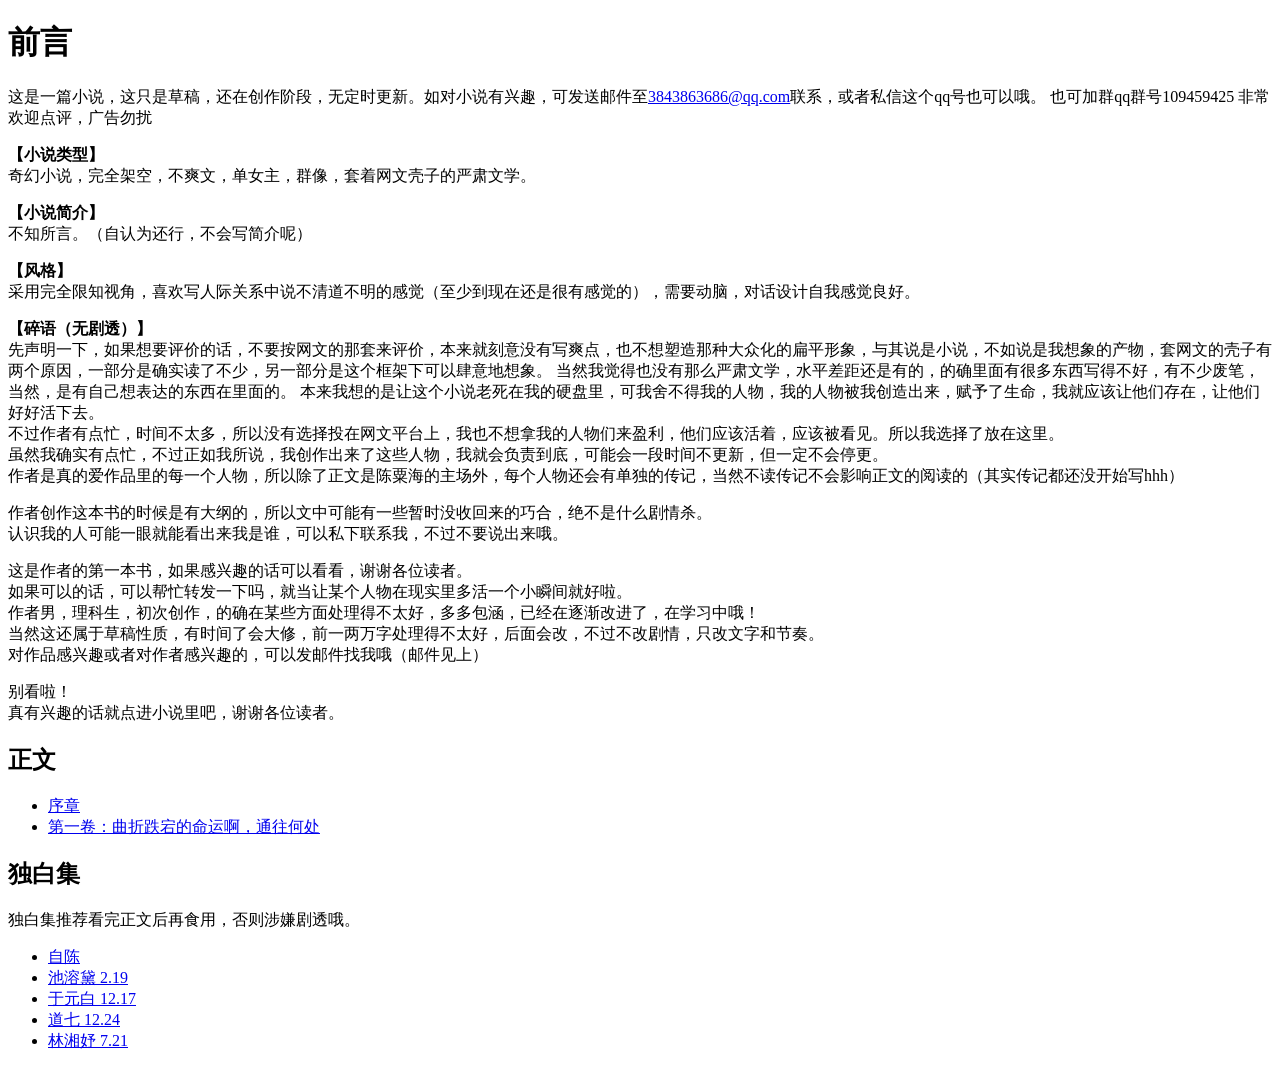
==== index.html @ 828d6fc9 "Update index.html" ====
<!DOCTYPE html>
<html lang="zh-CN">
<head>
    <meta charset="UTF-8">
    <meta name="viewport" content="width=device-width, initial-scale=1.0">
    <title>一篇小说</title>
<!-- Google tag (gtag.js) -->
<script async src="https://www.googletagmanager.com/gtag/js?id=G-8V4XWX4J1Q"></script>
<script>
  window.dataLayer = window.dataLayer || [];
  function gtag(){dataLayer.push(arguments);}
  gtag('js', new Date());

  gtag('config', 'G-8V4XWX4J1Q');
</script>
</head>
<body>

<h1>前言</h1>

<p>这是一篇小说，这只是草稿，还在创作阶段，无定时更新。如对小说有兴趣，可发送邮件至<a href="mailto:3843863686@qq.com">3843863686@qq.com</a>联系，或者私信这个qq号也可以哦。   
也可加群qq群号109459425  
非常欢迎点评，广告勿扰</p>

<p><strong>【小说类型】</strong><br>
奇幻小说，完全架空，不爽文，单女主，群像，套着网文壳子的严肃文学。</p>

<p><strong>【小说简介】</strong><br>
不知所言。（自认为还行，不会写简介呢）</p>

<p><strong>【风格】</strong><br>
采用完全限知视角，喜欢写人际关系中说不清道不明的感觉（至少到现在还是很有感觉的），需要动脑，对话设计自我感觉良好。</p>

<p><strong>【碎语（无剧透）】</strong><br>
先声明一下，如果想要评价的话，不要按网文的那套来评价，本来就刻意没有写爽点，也不想塑造那种大众化的扁平形象，与其说是小说，不如说是我想象的产物，套网文的壳子有两个原因，一部分是确实读了不少，另一部分是这个框架下可以肆意地想象。  
当然我觉得也没有那么严肃文学，水平差距还是有的，的确里面有很多东西写得不好，有不少废笔，当然，是有自己想表达的东西在里面的。  
    
本来我想的是让这个小说老死在我的硬盘里，可我舍不得我的人物，我的人物被我创造出来，赋予了生命，我就应该让他们存在，让他们好好活下去。<br>
不过作者有点忙，时间不太多，所以没有选择投在网文平台上，我也不想拿我的人物们来盈利，他们应该活着，应该被看见。所以我选择了放在这里。<br>
虽然我确实有点忙，不过正如我所说，我创作出来了这些人物，我就会负责到底，可能会一段时间不更新，但一定不会停更。<br>
作者是真的爱作品里的每一个人物，所以除了正文是陈粟海的主场外，每个人物还会有单独的传记，当然不读传记不会影响正文的阅读的（其实传记都还没开始写hhh）</p>

<p>作者创作这本书的时候是有大纲的，所以文中可能有一些暂时没收回来的巧合，绝不是什么剧情杀。<br>
认识我的人可能一眼就能看出来我是谁，可以私下联系我，不过不要说出来哦。</p>

<p>这是作者的第一本书，如果感兴趣的话可以看看，谢谢各位读者。<br>
如果可以的话，可以帮忙转发一下吗，就当让某个人物在现实里多活一个小瞬间就好啦。<br>
作者男，理科生，初次创作，的确在某些方面处理得不太好，多多包涵，已经在逐渐改进了，在学习中哦！<br>
当然这还属于草稿性质，有时间了会大修，前一两万字处理得不太好，后面会改，不过不改剧情，只改文字和节奏。<br>
对作品感兴趣或者对作者感兴趣的，可以发邮件找我哦（邮件见上）</p>

<p>别看啦！<br>
真有兴趣的话就点进小说里吧，谢谢各位读者。</p>

<h2>正文</h2>

<ul>
<li><a href="序章.html">序章</a></li>
<li><a href="第一卷.html">第一卷：曲折跌宕的命运啊，通往何处</a></li>
</ul>

<h2>独白集</h2>

<p>独白集推荐看完正文后再食用，否则涉嫌剧透哦。</p>
<ul>
<li><a href="自陈.html">自陈</a></li>
<li><a href="池溶黛 2.19.html">池溶黛 2.19</a></li>
<li><a href="于元白 12.17.html">于元白 12.17</a></li>
<li><a href="道七 12.24.html">道七 12.24</a></li>
<li><a href="林湘妤 7.21.html">林湘妤 7.21</a></li>
</ul>

</body>
</html>
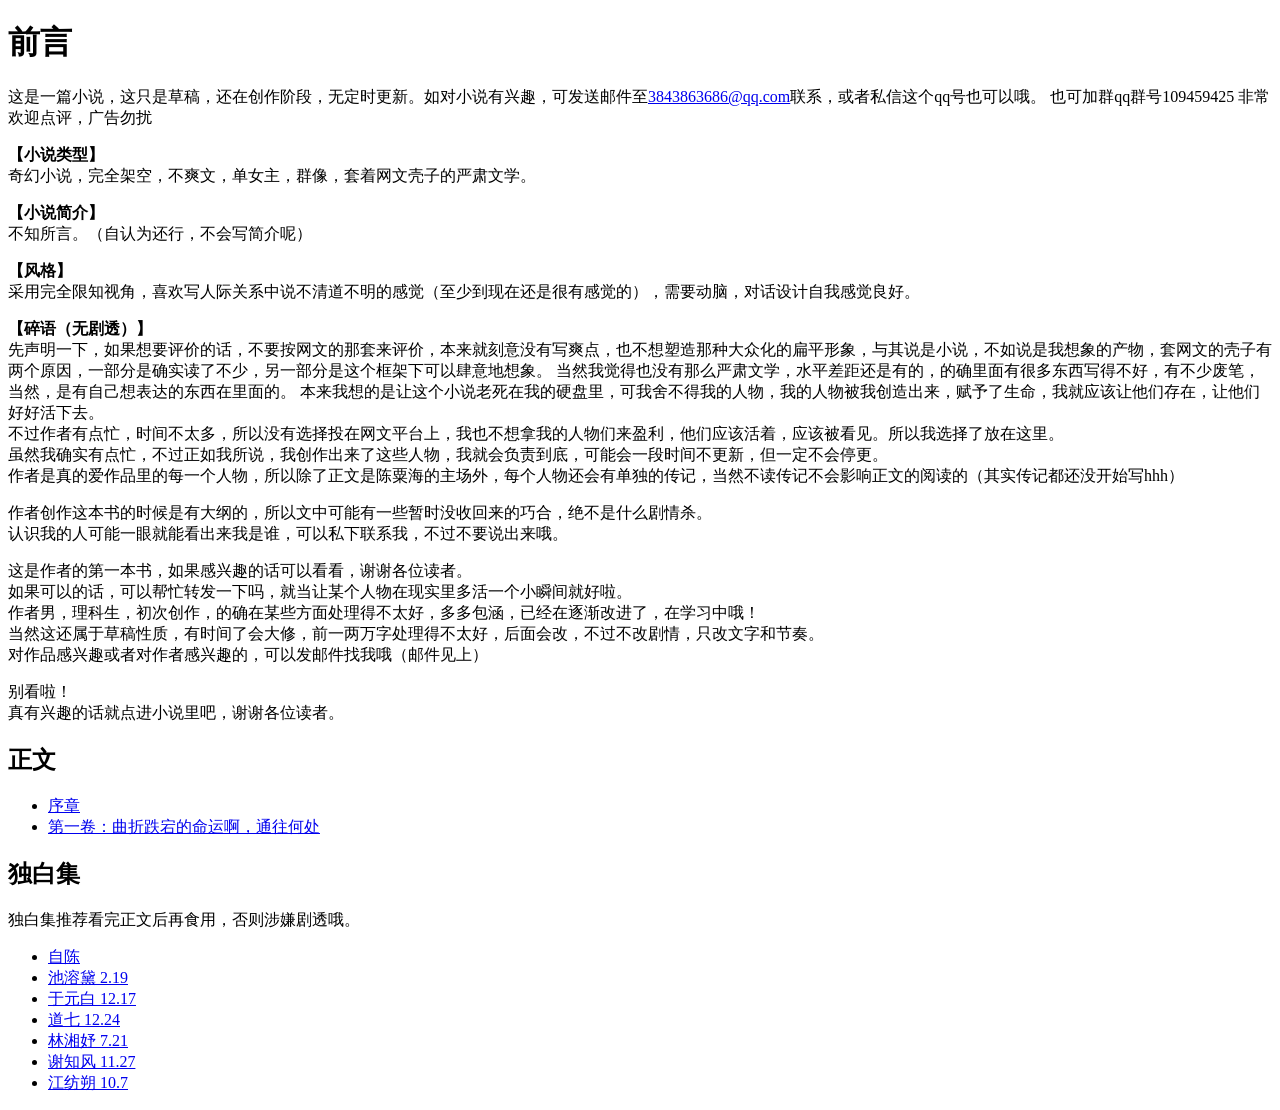
==== commit 644f527d: "Update index.html" ====
--- a/index.html
+++ b/index.html
@@ -68,6 +68,8 @@
 <li><a href="于元白 12.17.html">于元白 12.17</a></li>
 <li><a href="道七 12.24.html">道七 12.24</a></li>
 <li><a href="林湘妤 7.21.html">林湘妤 7.21</a></li>
+<li><a href="谢知风 11.27.html">谢知风 11.27</a></li>
+<li><a href="江纺朔 10.7.html">江纺朔 10.7</a></li>
 </ul>
 
 </body>
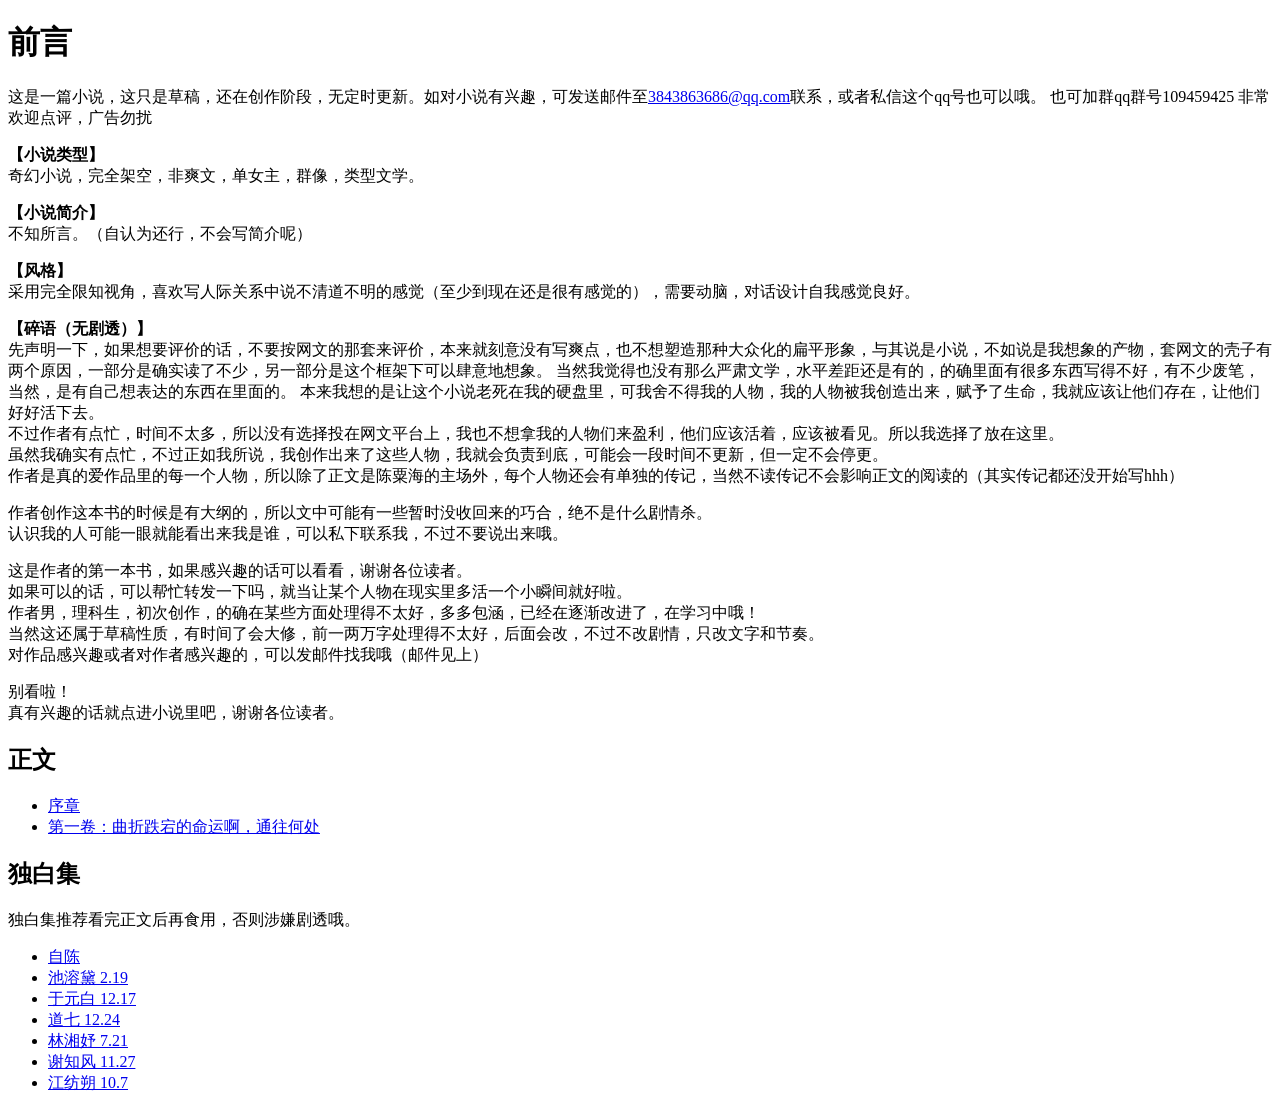
==== commit e5e7dbb0: "Update index.html" ====
--- a/index.html
+++ b/index.html
@@ -23,7 +23,7 @@
 非常欢迎点评，广告勿扰</p>
 
 <p><strong>【小说类型】</strong><br>
-奇幻小说，完全架空，不爽文，单女主，群像，套着网文壳子的严肃文学。</p>
+奇幻小说，完全架空，非爽文，单女主，群像，类型文学。</p>
 
 <p><strong>【小说简介】</strong><br>
 不知所言。（自认为还行，不会写简介呢）</p>
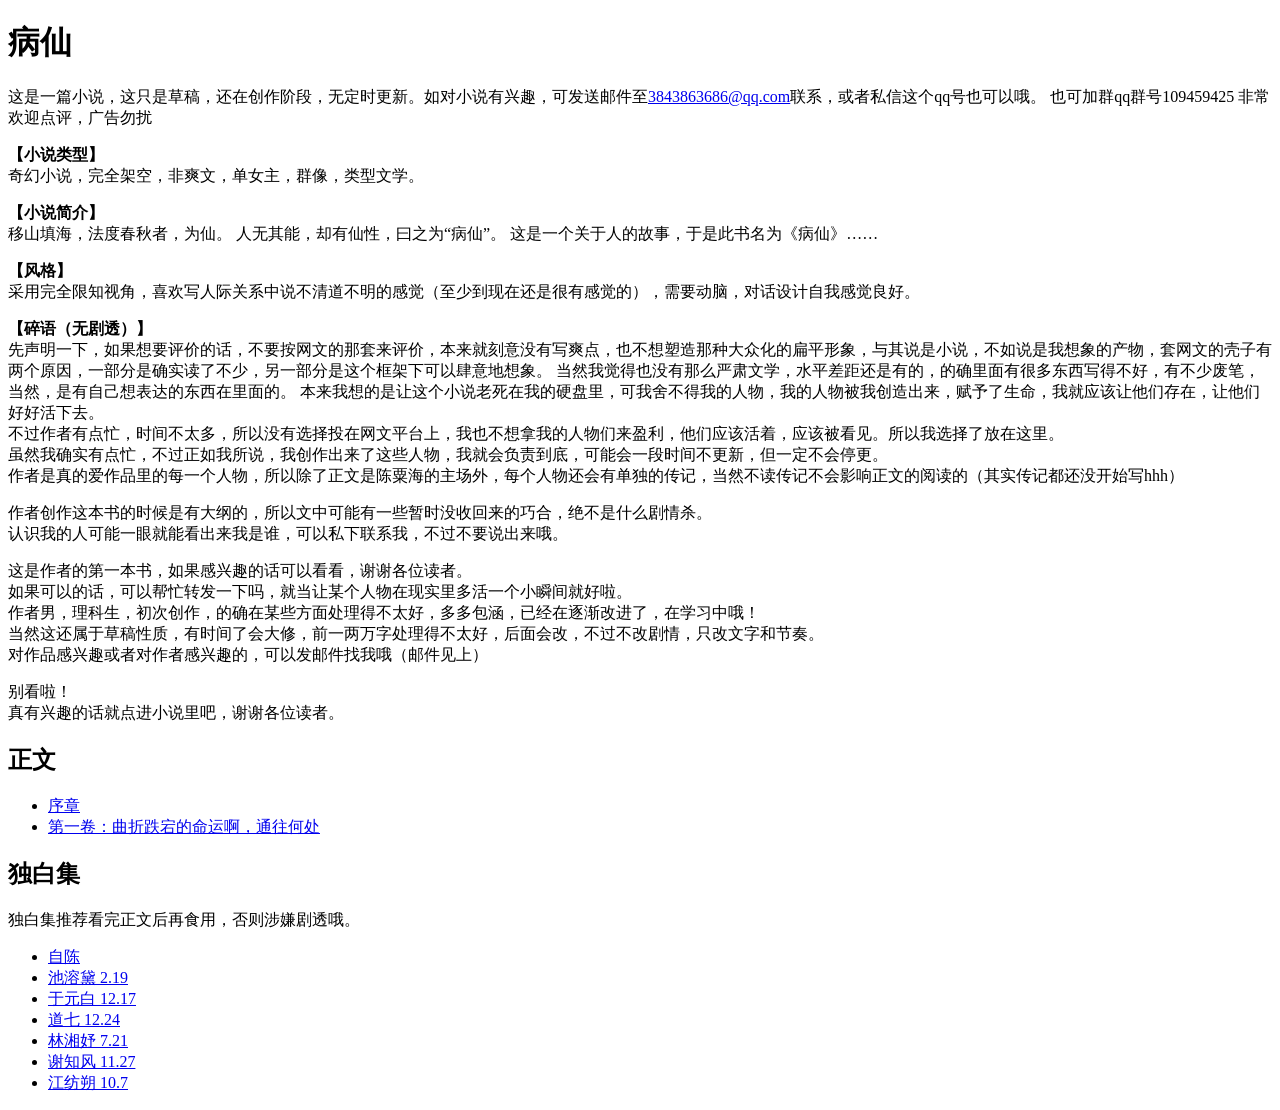
==== commit 630e92d1: "Update index.html" ====
--- a/index.html
+++ b/index.html
@@ -3,7 +3,7 @@
 <head>
     <meta charset="UTF-8">
     <meta name="viewport" content="width=device-width, initial-scale=1.0">
-    <title>一篇小说</title>
+    <title>病仙</title>
 <!-- Google tag (gtag.js) -->
 <script async src="https://www.googletagmanager.com/gtag/js?id=G-8V4XWX4J1Q"></script>
 <script>
@@ -16,7 +16,7 @@
 </head>
 <body>
 
-<h1>前言</h1>
+<h1>病仙</h1>
 
 <p>这是一篇小说，这只是草稿，还在创作阶段，无定时更新。如对小说有兴趣，可发送邮件至<a href="mailto:3843863686@qq.com">3843863686@qq.com</a>联系，或者私信这个qq号也可以哦。   
 也可加群qq群号109459425  
@@ -26,7 +26,10 @@
 奇幻小说，完全架空，非爽文，单女主，群像，类型文学。</p>
 
 <p><strong>【小说简介】</strong><br>
-不知所言。（自认为还行，不会写简介呢）</p>
+移山填海，法度春秋者，为仙。
+人无其能，却有仙性，曰之为“病仙”。
+这是一个关于人的故事，于是此书名为《病仙》……
+</p>
 
 <p><strong>【风格】</strong><br>
 采用完全限知视角，喜欢写人际关系中说不清道不明的感觉（至少到现在还是很有感觉的），需要动脑，对话设计自我感觉良好。</p>
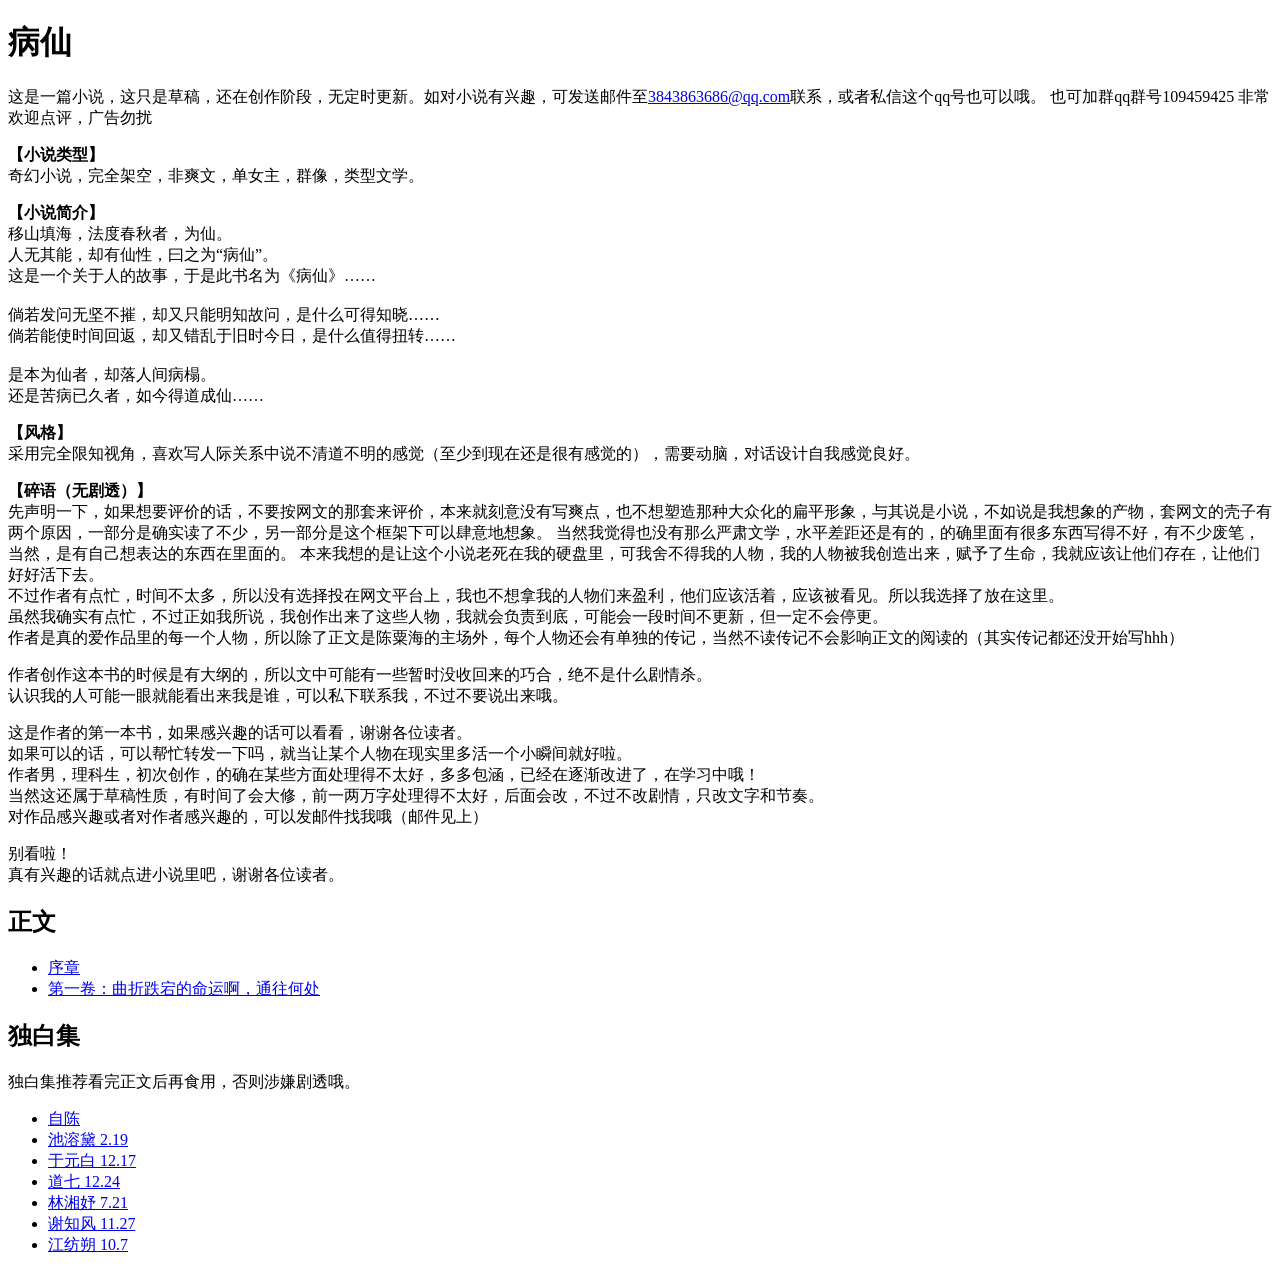
==== commit 67d400ee: "Update index.html" ====
--- a/index.html
+++ b/index.html
@@ -26,9 +26,15 @@
 奇幻小说，完全架空，非爽文，单女主，群像，类型文学。</p>
 
 <p><strong>【小说简介】</strong><br>
-移山填海，法度春秋者，为仙。
-人无其能，却有仙性，曰之为“病仙”。
-这是一个关于人的故事，于是此书名为《病仙》……
+移山填海，法度春秋者，为仙。<br>
+人无其能，却有仙性，曰之为“病仙”。<br>
+这是一个关于人的故事，于是此书名为《病仙》……<br>
+<br>
+倘若发问无坚不摧，却又只能明知故问，是什么可得知晓……<br>
+倘若能使时间回返，却又错乱于旧时今日，是什么值得扭转……<br>
+<br>
+是本为仙者，却落人间病榻。<br>
+还是苦病已久者，如今得道成仙……<br>
 </p>
 
 <p><strong>【风格】</strong><br>
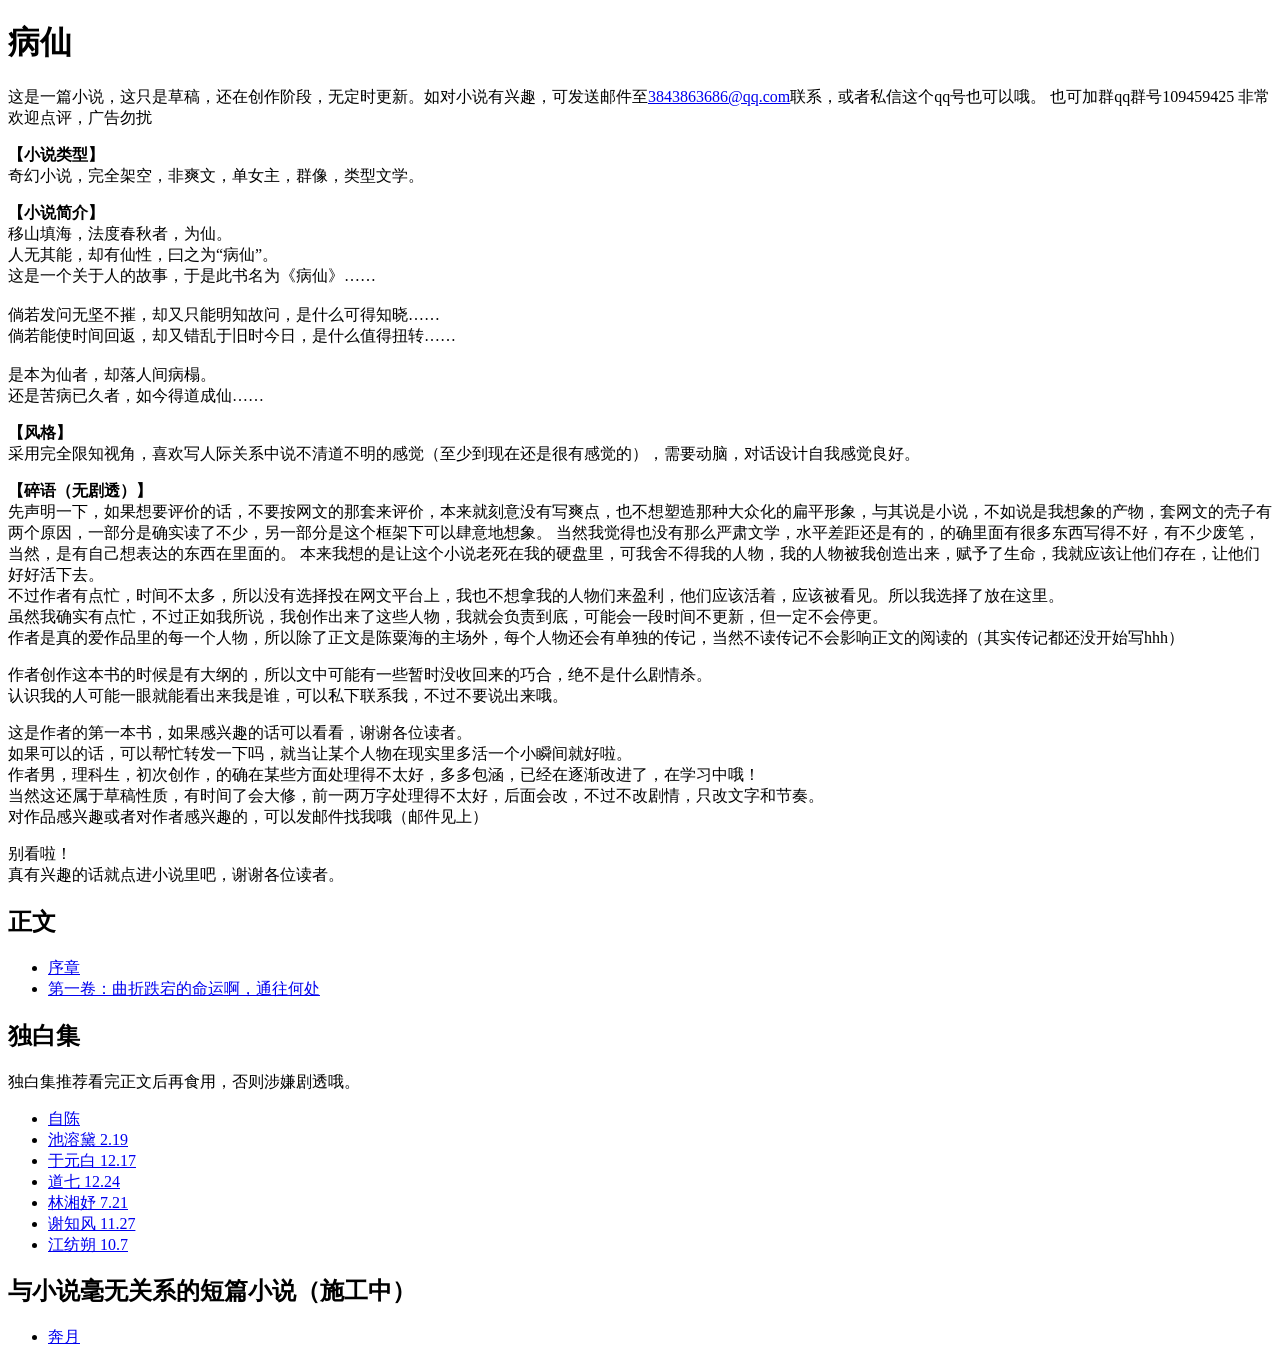
==== commit e6d558ae: "Update index.html" ====
--- a/index.html
+++ b/index.html
@@ -81,5 +81,11 @@
 <li><a href="江纺朔 10.7.html">江纺朔 10.7</a></li>
 </ul>
 
+<h2>与小说毫无关系的短篇小说（施工中）</h2>
+<ul>
+    <li><a href="奔月.html">奔月</a></li>
+    
+</ul>
+
 </body>
 </html>
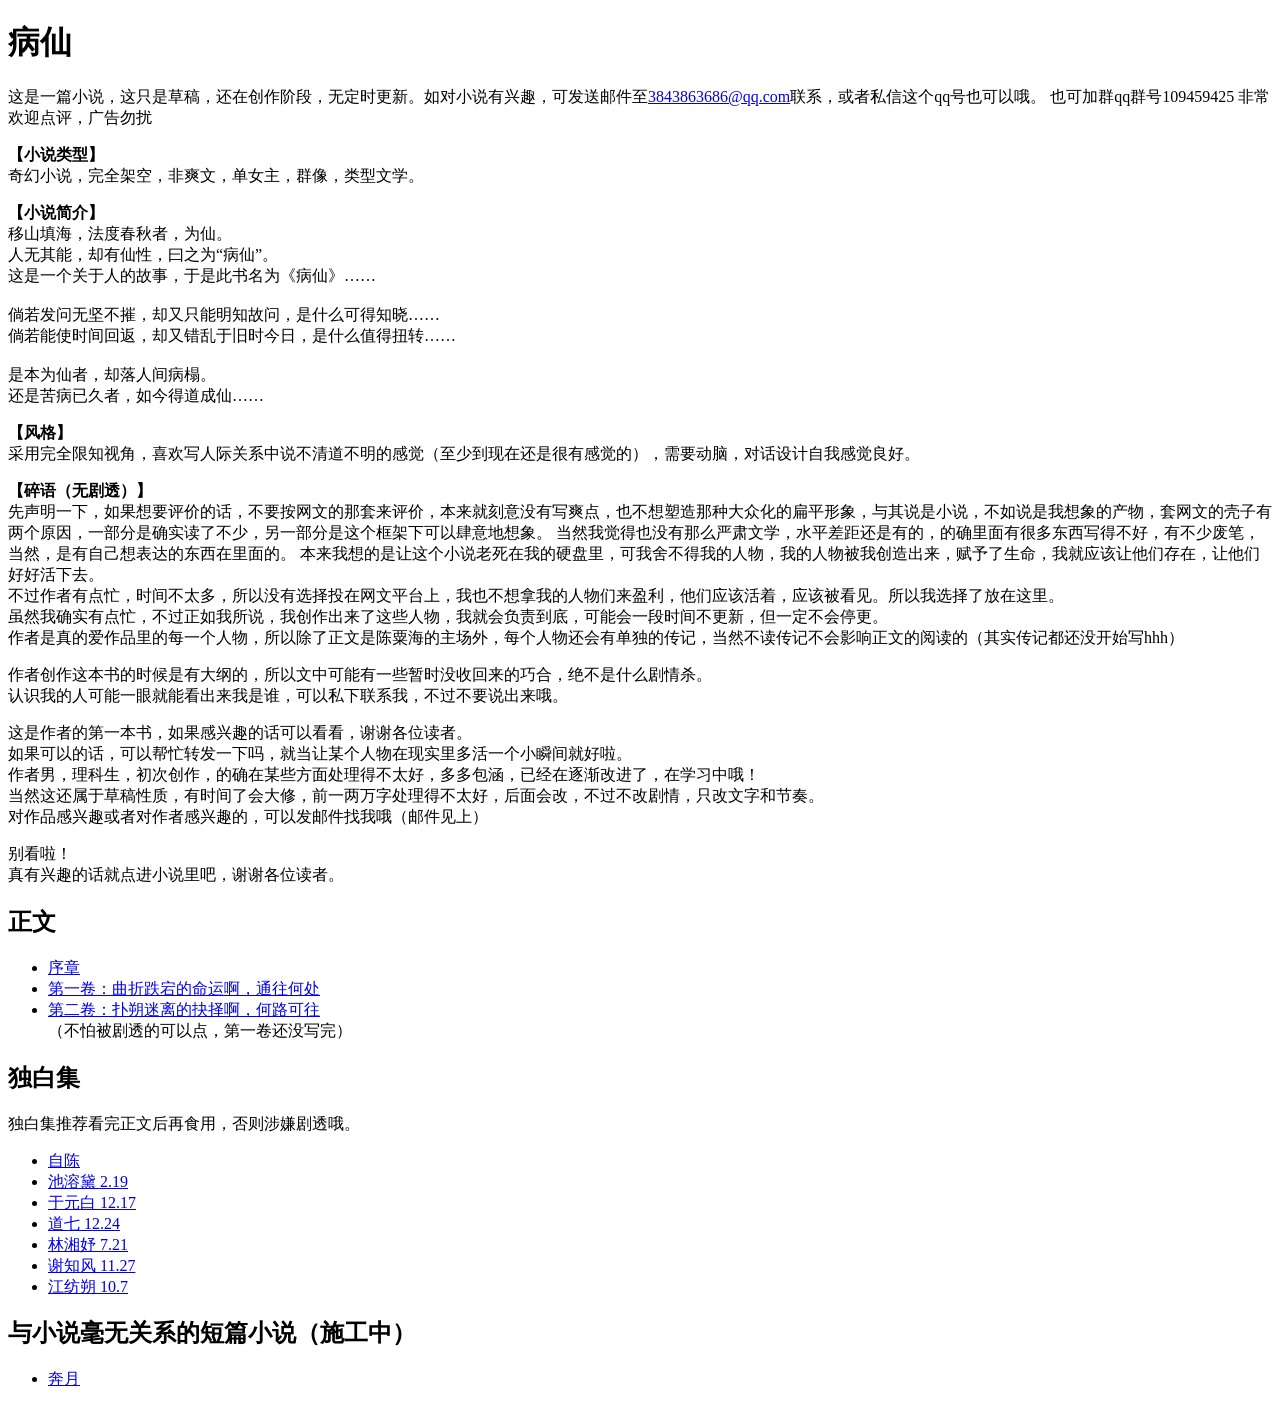
==== commit 7346a8f3: "Update index.html" ====
--- a/index.html
+++ b/index.html
@@ -66,6 +66,7 @@
 <ul>
 <li><a href="序章.html">序章</a></li>
 <li><a href="第一卷.html">第一卷：曲折跌宕的命运啊，通往何处</a></li>
+<li><a href="第二卷.html">第二卷：扑朔迷离的抉择啊，何路可往</a></li>（不怕被剧透的可以点，第一卷还没写完）
 </ul>
 
 <h2>独白集</h2>
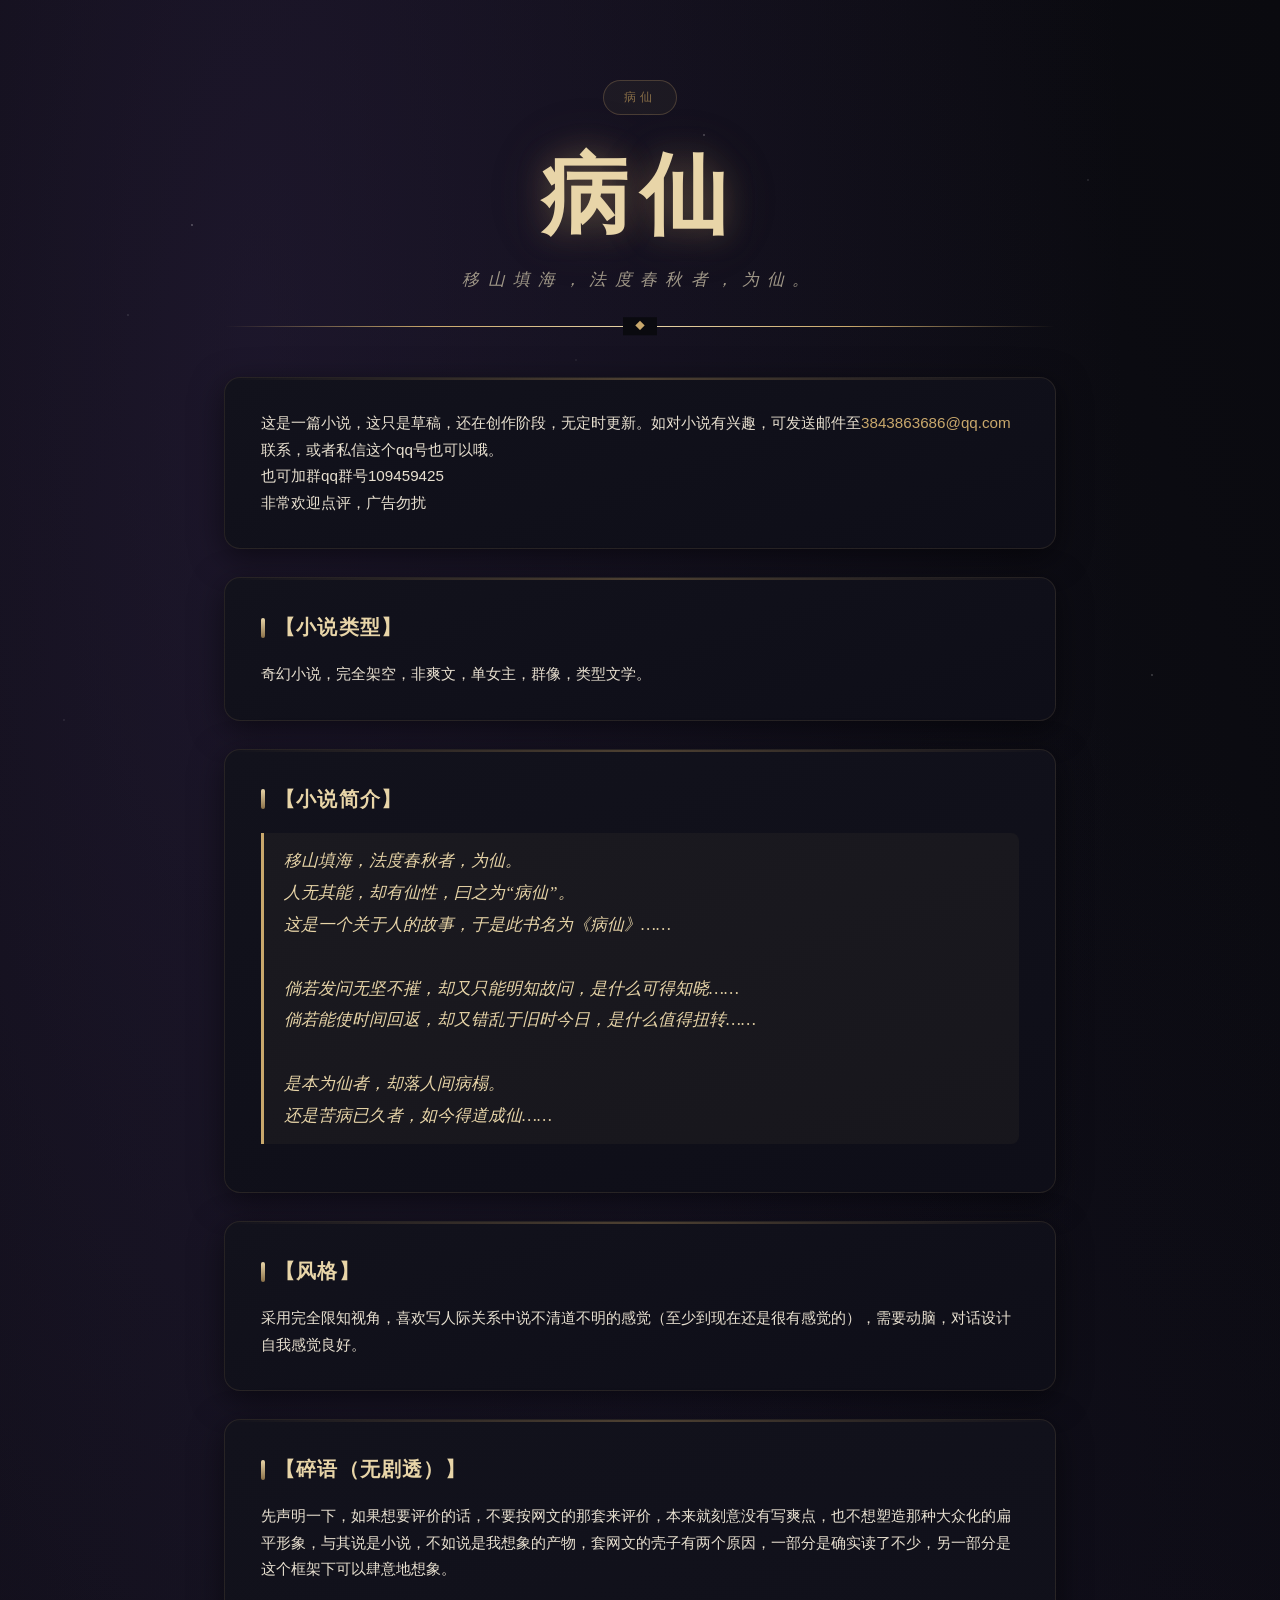
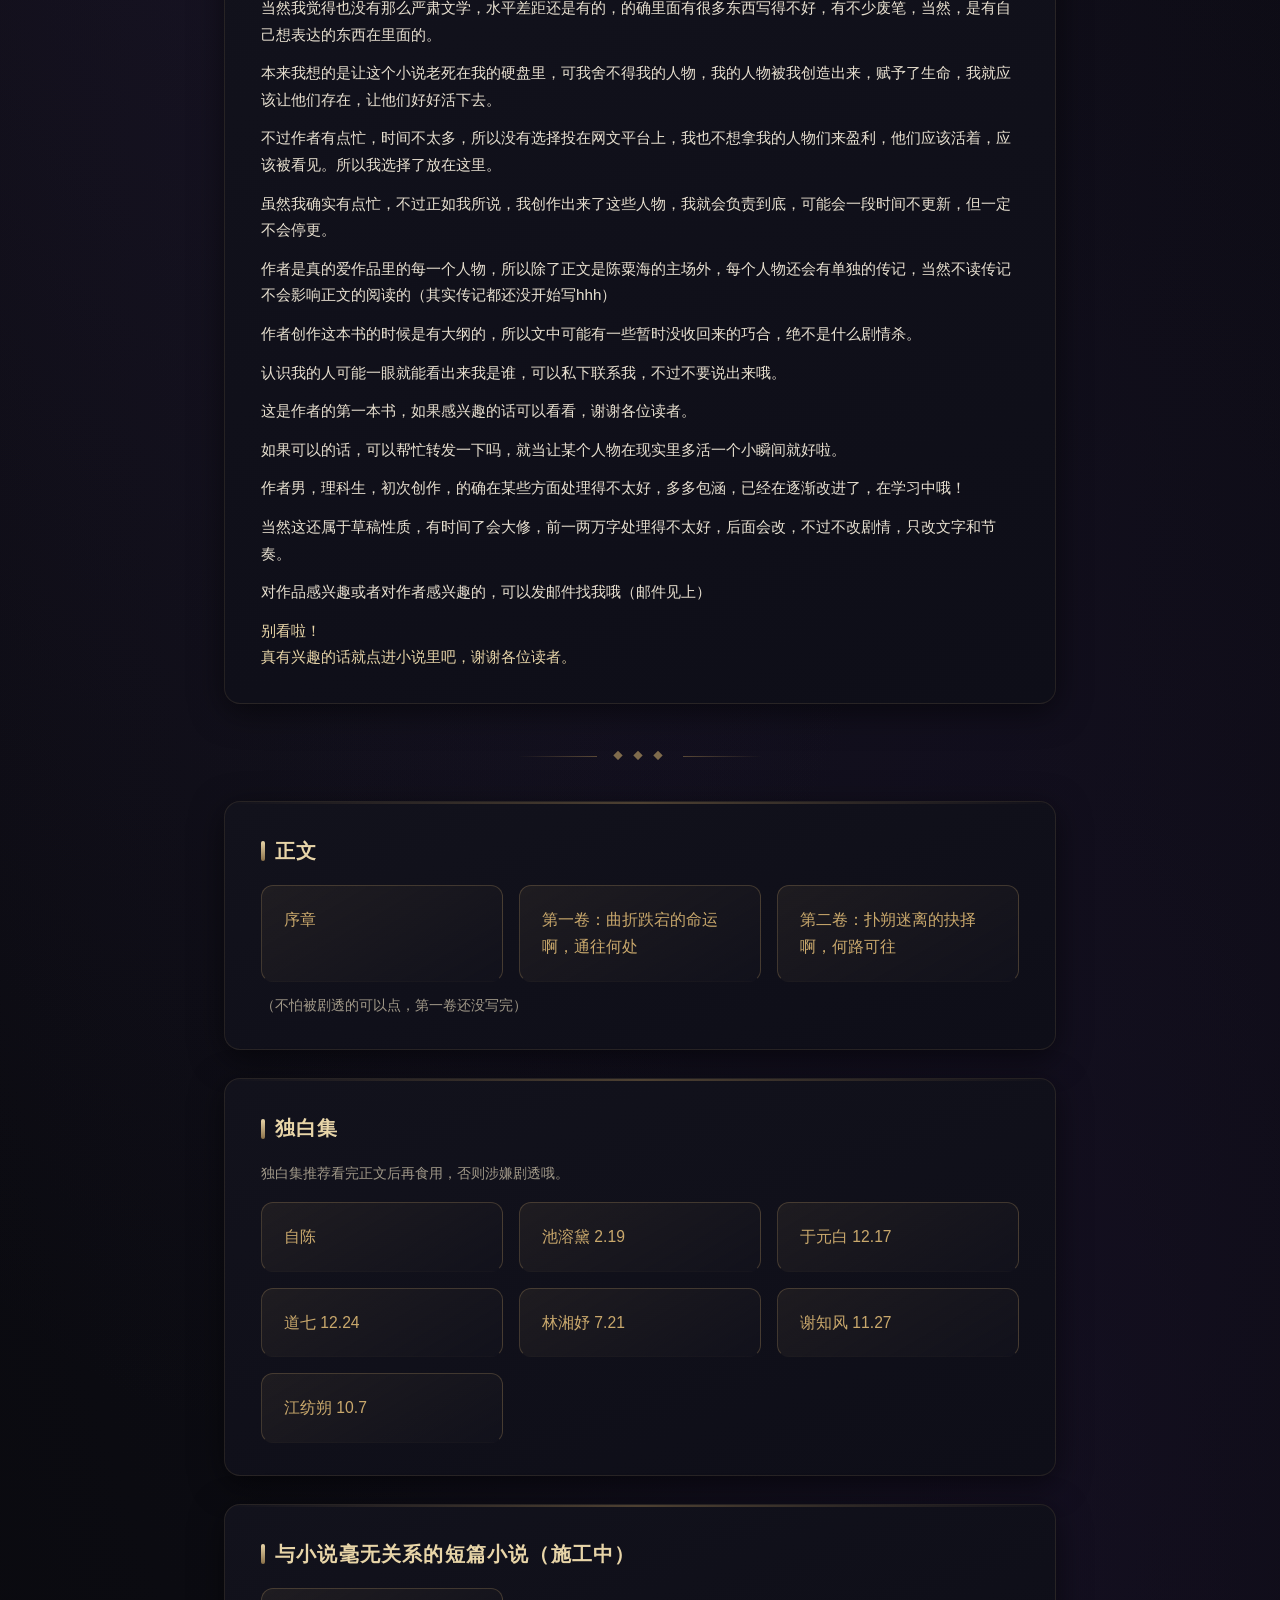
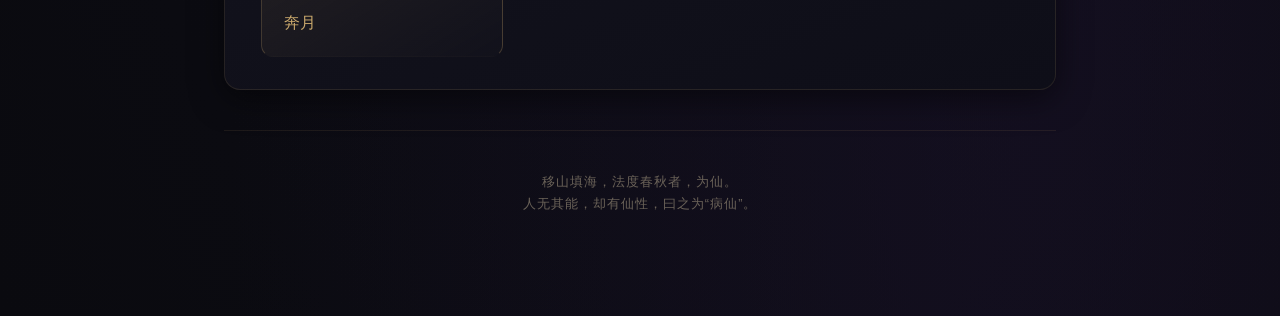
==== commit 416cfa06: "Update index.html" ====
--- a/index.html
+++ b/index.html
@@ -4,89 +4,523 @@
     <meta charset="UTF-8">
     <meta name="viewport" content="width=device-width, initial-scale=1.0">
     <title>病仙</title>
-<!-- Google tag (gtag.js) -->
-<script async src="https://www.googletagmanager.com/gtag/js?id=G-8V4XWX4J1Q"></script>
-<script>
-  window.dataLayer = window.dataLayer || [];
-  function gtag(){dataLayer.push(arguments);}
-  gtag('js', new Date());
-
-  gtag('config', 'G-8V4XWX4J1Q');
-</script>
+    <!-- Google tag (gtag.js) -->
+    <script async src="https://www.googletagmanager.com/gtag/js?id=G-8V4XWX4J1Q"></script>
+    <script>
+        window.dataLayer = window.dataLayer || [];
+        function gtag() { dataLayer.push(arguments); }
+        gtag('js', new Date());
+        gtag('config', 'G-8V4XWX4J1Q');
+    </script>
+    <style>
+        :root {
+            --bg-deep: #0a0a0f;
+            --bg-card: #12121c;
+            --bg-card-hover: #181828;
+            --gold: #c9a86c;
+            --gold-light: #e8d5a8;
+            --gold-dim: #8a7048;
+            --ink: #e8e0d0;
+            --ink-muted: #a09888;
+            --ink-faint: #6a6258;
+            --purple: #3d2b5a;
+            --purple-glow: #5a3d8a;
+            --border-gold: rgba(201, 168, 108, 0.25);
+            --border-gold-bright: rgba(201, 168, 108, 0.5);
+            --shadow-card: 0 8px 32px rgba(0, 0, 0, 0.5);
+            --shadow-gold: 0 0 20px rgba(201, 168, 108, 0.15);
+            --font-serif: 'Georgia', 'Noto Serif SC', 'Songti SC', 'SimSun', serif;
+            --font-sans: 'Inter', 'Noto Sans SC', 'PingFang SC', 'Microsoft YaHei', sans-serif;
+            --transition: 0.35s cubic-bezier(0.4, 0, 0.2, 1);
+        }
+
+        * {
+            margin: 0;
+            padding: 0;
+            box-sizing: border-box;
+        }
+
+        html {
+            scroll-behavior: smooth;
+            -webkit-font-smoothing: antialiased;
+            -moz-osx-font-smoothing: grayscale;
+        }
+
+        body {
+            background-color: var(--bg-deep);
+            background-image:
+                radial-gradient(ellipse at 20% 10%, rgba(61, 43, 90, 0.35) 0%, transparent 60%),
+                radial-gradient(ellipse at 80% 90%, rgba(30, 20, 50, 0.45) 0%, transparent 55%),
+                radial-gradient(ellipse at 50% 50%, rgba(15, 15, 25, 0.9) 0%, transparent 100%);
+            color: var(--ink);
+            font-family: var(--font-sans);
+            line-height: 1.75;
+            min-height: 100vh;
+            overflow-x: hidden;
+            position: relative;
+        }
+
+        body::before {
+            content: '';
+            position: fixed;
+            top: 0;
+            left: 0;
+            right: 0;
+            bottom: 0;
+            background-image:
+                radial-gradient(1.5px 1.5px at 15% 25%, rgba(255, 255, 255, 0.4), transparent),
+                radial-gradient(1px 1px at 35% 65%, rgba(255, 255, 255, 0.3), transparent),
+                radial-gradient(1.5px 1.5px at 55% 15%, rgba(255, 255, 255, 0.35), transparent),
+                radial-gradient(1px 1px at 75% 45%, rgba(255, 255, 255, 0.25), transparent),
+                radial-gradient(1.5px 1.5px at 90% 75%, rgba(255, 255, 255, 0.3), transparent),
+                radial-gradient(1px 1px at 5% 80%, rgba(255, 255, 255, 0.25), transparent),
+                radial-gradient(1.5px 1.5px at 65% 90%, rgba(255, 255, 255, 0.3), transparent),
+                radial-gradient(1px 1px at 45% 40%, rgba(255, 255, 255, 0.2), transparent),
+                radial-gradient(1.5px 1.5px at 25% 55%, rgba(255, 255, 255, 0.28), transparent),
+                radial-gradient(1px 1px at 85% 20%, rgba(255, 255, 255, 0.32), transparent),
+                radial-gradient(1.5px 1.5px at 70% 60%, rgba(255, 255, 255, 0.22), transparent),
+                radial-gradient(1px 1px at 10% 35%, rgba(255, 255, 255, 0.3), transparent);
+            background-size: 100% 100%;
+            background-repeat: no-repeat;
+            pointer-events: none;
+            z-index: 0;
+            animation: starTwinkle 6s ease-in-out infinite alternate;
+        }
+
+        @keyframes starTwinkle {
+            0%,
+            100% {
+                opacity: 0.7;
+            }
+            50% {
+                opacity: 1;
+            }
+        }
+
+        .page-container {
+            max-width: 880px;
+            margin: 0 auto;
+            padding: 0 24px 80px;
+            position: relative;
+            z-index: 1;
+        }
+
+        .hero {
+            text-align: center;
+            padding: 80px 0 50px;
+            position: relative;
+        }
+
+        .hero-badge {
+            display: inline-block;
+            font-size: 0.75rem;
+            letter-spacing: 0.35em;
+            text-transform: uppercase;
+            color: var(--gold-dim);
+            border: 1px solid var(--border-gold);
+            padding: 6px 20px;
+            border-radius: 30px;
+            margin-bottom: 28px;
+            background: rgba(201, 168, 108, 0.05);
+            animation: fadeInDown 0.8s ease-out both;
+        }
+
+        .hero-title {
+            font-family: var(--font-serif);
+            font-size: clamp(3rem, 8vw, 5.5rem);
+            font-weight: 700;
+            color: var(--gold-light);
+            letter-spacing: 0.12em;
+            text-shadow: 0 0 30px rgba(201, 168, 108, 0.3),
+                0 0 60px rgba(201, 168, 108, 0.15),
+                0 0 100px rgba(201, 168, 108, 0.08);
+            animation: fadeInDown 0.8s ease-out 0.1s both;
+            line-height: 1.2;
+        }
+
+        .hero-subtitle {
+            font-family: var(--font-serif);
+            font-size: 1.05rem;
+            color: var(--ink-muted);
+            letter-spacing: 0.5em;
+            margin-top: 16px;
+            font-style: italic;
+            animation: fadeInDown 0.8s ease-out 0.2s both;
+        }
+
+        .gold-line {
+            height: 1px;
+            background: linear-gradient(90deg, transparent, var(--gold), var(--gold-light), var(--gold), transparent);
+            margin: 32px auto 0;
+            border: none;
+            opacity: 0.7;
+            position: relative;
+            animation: fadeIn 1s ease-out 0.4s both;
+        }
+
+        .gold-line::after {
+            content: '◆';
+            position: absolute;
+            left: 50%;
+            top: 50%;
+            transform: translate(-50%, -50%);
+            color: var(--gold);
+            font-size: 10px;
+            background: var(--bg-deep);
+            padding: 0 12px;
+        }
+
+        @keyframes fadeInDown {
+            from {
+                opacity: 0;
+                transform: translateY(-20px);
+            }
+            to {
+                opacity: 1;
+                transform: translateY(0);
+            }
+        }
+
+        @keyframes fadeIn {
+            from {
+                opacity: 0;
+            }
+            to {
+                opacity: 1;
+            }
+        }
+
+        .card {
+            background: linear-gradient(160deg, var(--bg-card) 0%, #0e0e18 100%);
+            border: 1px solid rgba(201, 168, 108, 0.12);
+            border-radius: 16px;
+            padding: 32px 36px;
+            margin-bottom: 28px;
+            box-shadow: var(--shadow-card);
+            position: relative;
+            overflow: hidden;
+            transition: all var(--transition);
+            animation: fadeInUp 0.7s ease-out both;
+        }
+
+        .card::before {
+            content: '';
+            position: absolute;
+            top: 0;
+            left: 0;
+            right: 0;
+            height: 2px;
+            background: linear-gradient(90deg, transparent, var(--gold-dim), transparent);
+            opacity: 0.5;
+            transition: opacity var(--transition);
+        }
+
+        .card:hover {
+            border-color: var(--border-gold-bright);
+            box-shadow: var(--shadow-card), var(--shadow-gold);
+            transform: translateY(-2px);
+        }
+
+        .card:hover::before {
+            opacity: 1;
+        }
+
+        @keyframes fadeInUp {
+            from {
+                opacity: 0;
+                transform: translateY(24px);
+            }
+            to {
+                opacity: 1;
+                transform: translateY(0);
+            }
+        }
+
+        .card-title {
+            font-family: var(--font-serif);
+            font-size: 1.25rem;
+            font-weight: 600;
+            color: var(--gold-light);
+            letter-spacing: 0.06em;
+            margin-bottom: 16px;
+            display: flex;
+            align-items: center;
+            gap: 10px;
+        }
+
+        .card-title::before {
+            content: '';
+            display: inline-block;
+            width: 4px;
+            height: 20px;
+            background: linear-gradient(180deg, var(--gold-light), var(--gold-dim));
+            border-radius: 2px;
+            flex-shrink: 0;
+        }
+
+        .card p {
+            color: var(--ink);
+            margin-bottom: 12px;
+            font-size: 0.95rem;
+        }
+
+        .card p:last-child {
+            margin-bottom: 0;
+        }
+
+        .card strong {
+            color: var(--gold-light);
+            font-weight: 600;
+        }
+
+        .card a {
+            color: var(--gold);
+            text-decoration: none;
+            border-bottom: 1px solid transparent;
+            transition: all var(--transition);
+            font-weight: 500;
+        }
+
+        .card a:hover {
+            color: var(--gold-light);
+            border-bottom-color: var(--gold-light);
+        }
+
+        .preserve-whitespace {
+            white-space: pre-line;
+        }
+
+        blockquote {
+            font-family: var(--font-serif);
+            font-style: italic;
+            color: var(--gold-light);
+            font-size: 1.05rem;
+            padding: 12px 20px;
+            border-left: 3px solid var(--gold);
+            background: rgba(201, 168, 108, 0.05);
+            border-radius: 0 8px 8px 0;
+            margin: 16px 0;
+            line-height: 1.9;
+        }
+
+        .link-grid {
+            display: grid;
+            grid-template-columns: repeat(auto-fill, minmax(220px, 1fr));
+            gap: 16px;
+        }
+
+        .link-card {
+            display: block;
+            background: linear-gradient(150deg, rgba(201, 168, 108, 0.08) 0%, rgba(18, 18, 28, 0.9) 100%);
+            border: 1px solid var(--border-gold);
+            border-radius: 12px;
+            padding: 20px 22px;
+            color: var(--ink);
+            text-decoration: none;
+            font-family: var(--font-sans);
+            transition: all var(--transition);
+            position: relative;
+            overflow: hidden;
+            font-size: 0.98rem;
+            font-weight: 500;
+        }
+
+        .link-card:hover {
+            border-color: var(--gold);
+            background: linear-gradient(150deg, rgba(201, 168, 108, 0.15) 0%, rgba(20, 20, 32, 0.95) 100%);
+            transform: translateY(-3px);
+            box-shadow: 0 6px 20px rgba(0, 0, 0, 0.4), 0 0 16px rgba(201, 168, 108, 0.12);
+            color: var(--gold-light);
+        }
+
+        .section-divider {
+            display: flex;
+            align-items: center;
+            justify-content: center;
+            gap: 16px;
+            margin: 44px 0 36px;
+            opacity: 0.6;
+        }
+
+        .section-divider .line {
+            width: 80px;
+            height: 1px;
+            background: linear-gradient(90deg, transparent, var(--gold-dim));
+        }
+
+        .section-divider .line:last-child {
+            background: linear-gradient(90deg, var(--gold-dim), transparent);
+        }
+
+        .section-divider .diamond {
+            color: var(--gold);
+            font-size: 0.6rem;
+            letter-spacing: 0.4em;
+        }
+
+        .site-footer {
+            text-align: center;
+            padding: 40px 0 20px;
+            color: var(--ink-faint);
+            font-size: 0.8rem;
+            letter-spacing: 0.08em;
+            border-top: 1px solid rgba(201, 168, 108, 0.1);
+            margin-top: 40px;
+        }
+
+        .site-footer a {
+            color: var(--gold-dim);
+            text-decoration: none;
+            transition: color var(--transition);
+        }
+
+        .site-footer a:hover {
+            color: var(--gold-light);
+        }
+
+        @media (max-width: 768px) {
+            .page-container {
+                padding: 0 16px 60px;
+            }
+
+            .hero {
+                padding: 60px 0 40px;
+            }
+
+            .hero-title {
+                font-size: clamp(2.2rem, 10vw, 3.5rem);
+                letter-spacing: 0.08em;
+            }
+
+            .hero-subtitle {
+                font-size: 0.85rem;
+                letter-spacing: 0.3em;
+            }
+
+            .card {
+                padding: 24px 20px;
+                border-radius: 12px;
+            }
+
+            .link-grid {
+                grid-template-columns: 1fr;
+                gap: 12px;
+            }
+
+            .link-card {
+                padding: 16px 18px;
+            }
+
+            .section-divider .line {
+                width: 40px;
+            }
+        }
+    </style>
 </head>
 <body>
 
-<h1>病仙</h1>
-
-<p>这是一篇小说，这只是草稿，还在创作阶段，无定时更新。如对小说有兴趣，可发送邮件至<a href="mailto:3843863686@qq.com">3843863686@qq.com</a>联系，或者私信这个qq号也可以哦。   
+    <div class="page-container">
+
+        <header class="hero">
+            <span class="hero-badge">病仙</span>
+            <h1 class="hero-title">病仙</h1>
+            <p class="hero-subtitle">移山填海，法度春秋者，为仙。</p>
+            <div class="gold-line"></div>
+        </header>
+
+        <section class="card">
+            <p class="preserve-whitespace">这是一篇小说，这只是草稿，还在创作阶段，无定时更新。如对小说有兴趣，可发送邮件至<a href="mailto:3843863686@qq.com">3843863686@qq.com</a>联系，或者私信这个qq号也可以哦。   
 也可加群qq群号109459425  
 非常欢迎点评，广告勿扰</p>
-
-<p><strong>【小说类型】</strong><br>
-奇幻小说，完全架空，非爽文，单女主，群像，类型文学。</p>
-
-<p><strong>【小说简介】</strong><br>
-移山填海，法度春秋者，为仙。<br>
-人无其能，却有仙性，曰之为“病仙”。<br>
-这是一个关于人的故事，于是此书名为《病仙》……<br>
-<br>
-倘若发问无坚不摧，却又只能明知故问，是什么可得知晓……<br>
-倘若能使时间回返，却又错乱于旧时今日，是什么值得扭转……<br>
-<br>
-是本为仙者，却落人间病榻。<br>
-还是苦病已久者，如今得道成仙……<br>
-</p>
-
-<p><strong>【风格】</strong><br>
-采用完全限知视角，喜欢写人际关系中说不清道不明的感觉（至少到现在还是很有感觉的），需要动脑，对话设计自我感觉良好。</p>
-
-<p><strong>【碎语（无剧透）】</strong><br>
-先声明一下，如果想要评价的话，不要按网文的那套来评价，本来就刻意没有写爽点，也不想塑造那种大众化的扁平形象，与其说是小说，不如说是我想象的产物，套网文的壳子有两个原因，一部分是确实读了不少，另一部分是这个框架下可以肆意地想象。  
-当然我觉得也没有那么严肃文学，水平差距还是有的，的确里面有很多东西写得不好，有不少废笔，当然，是有自己想表达的东西在里面的。  
-    
-本来我想的是让这个小说老死在我的硬盘里，可我舍不得我的人物，我的人物被我创造出来，赋予了生命，我就应该让他们存在，让他们好好活下去。<br>
-不过作者有点忙，时间不太多，所以没有选择投在网文平台上，我也不想拿我的人物们来盈利，他们应该活着，应该被看见。所以我选择了放在这里。<br>
-虽然我确实有点忙，不过正如我所说，我创作出来了这些人物，我就会负责到底，可能会一段时间不更新，但一定不会停更。<br>
-作者是真的爱作品里的每一个人物，所以除了正文是陈粟海的主场外，每个人物还会有单独的传记，当然不读传记不会影响正文的阅读的（其实传记都还没开始写hhh）</p>
-
-<p>作者创作这本书的时候是有大纲的，所以文中可能有一些暂时没收回来的巧合，绝不是什么剧情杀。<br>
-认识我的人可能一眼就能看出来我是谁，可以私下联系我，不过不要说出来哦。</p>
-
-<p>这是作者的第一本书，如果感兴趣的话可以看看，谢谢各位读者。<br>
-如果可以的话，可以帮忙转发一下吗，就当让某个人物在现实里多活一个小瞬间就好啦。<br>
-作者男，理科生，初次创作，的确在某些方面处理得不太好，多多包涵，已经在逐渐改进了，在学习中哦！<br>
-当然这还属于草稿性质，有时间了会大修，前一两万字处理得不太好，后面会改，不过不改剧情，只改文字和节奏。<br>
-对作品感兴趣或者对作者感兴趣的，可以发邮件找我哦（邮件见上）</p>
-
-<p>别看啦！<br>
-真有兴趣的话就点进小说里吧，谢谢各位读者。</p>
-
-<h2>正文</h2>
-
-<ul>
-<li><a href="序章.html">序章</a></li>
-<li><a href="第一卷.html">第一卷：曲折跌宕的命运啊，通往何处</a></li>
-<li><a href="第二卷.html">第二卷：扑朔迷离的抉择啊，何路可往</a></li>（不怕被剧透的可以点，第一卷还没写完）
-</ul>
-
-<h2>独白集</h2>
-
-<p>独白集推荐看完正文后再食用，否则涉嫌剧透哦。</p>
-<ul>
-<li><a href="自陈.html">自陈</a></li>
-<li><a href="池溶黛 2.19.html">池溶黛 2.19</a></li>
-<li><a href="于元白 12.17.html">于元白 12.17</a></li>
-<li><a href="道七 12.24.html">道七 12.24</a></li>
-<li><a href="林湘妤 7.21.html">林湘妤 7.21</a></li>
-<li><a href="谢知风 11.27.html">谢知风 11.27</a></li>
-<li><a href="江纺朔 10.7.html">江纺朔 10.7</a></li>
-</ul>
-
-<h2>与小说毫无关系的短篇小说（施工中）</h2>
-<ul>
-    <li><a href="奔月.html">奔月</a></li>
-    
-</ul>
+        </section>
+
+        <section class="card">
+            <h2 class="card-title">【小说类型】</h2>
+            <p>奇幻小说，完全架空，非爽文，单女主，群像，类型文学。</p>
+        </section>
+
+        <section class="card">
+            <h2 class="card-title">【小说简介】</h2>
+            <blockquote>移山填海，法度春秋者，为仙。<br>
+                人无其能，却有仙性，曰之为“病仙”。<br>
+                这是一个关于人的故事，于是此书名为《病仙》……<br>
+                <br>
+                倘若发问无坚不摧，却又只能明知故问，是什么可得知晓……<br>
+                倘若能使时间回返，却又错乱于旧时今日，是什么值得扭转……<br>
+                <br>
+                是本为仙者，却落人间病榻。<br>
+                还是苦病已久者，如今得道成仙……</blockquote>
+        </section>
+
+        <section class="card">
+            <h2 class="card-title">【风格】</h2>
+            <p>采用完全限知视角，喜欢写人际关系中说不清道不明的感觉（至少到现在还是很有感觉的），需要动脑，对话设计自我感觉良好。</p>
+        </section>
+
+        <section class="card">
+            <h2 class="card-title">【碎语（无剧透）】</h2>
+            <p>先声明一下，如果想要评价的话，不要按网文的那套来评价，本来就刻意没有写爽点，也不想塑造那种大众化的扁平形象，与其说是小说，不如说是我想象的产物，套网文的壳子有两个原因，一部分是确实读了不少，另一部分是这个框架下可以肆意地想象。</p>
+            <p>当然我觉得也没有那么严肃文学，水平差距还是有的，的确里面有很多东西写得不好，有不少废笔，当然，是有自己想表达的东西在里面的。</p>
+            <p>本来我想的是让这个小说老死在我的硬盘里，可我舍不得我的人物，我的人物被我创造出来，赋予了生命，我就应该让他们存在，让他们好好活下去。</p>
+            <p>不过作者有点忙，时间不太多，所以没有选择投在网文平台上，我也不想拿我的人物们来盈利，他们应该活着，应该被看见。所以我选择了放在这里。</p>
+            <p>虽然我确实有点忙，不过正如我所说，我创作出来了这些人物，我就会负责到底，可能会一段时间不更新，但一定不会停更。</p>
+            <p>作者是真的爱作品里的每一个人物，所以除了正文是陈粟海的主场外，每个人物还会有单独的传记，当然不读传记不会影响正文的阅读的（其实传记都还没开始写hhh）</p>
+            <p>作者创作这本书的时候是有大纲的，所以文中可能有一些暂时没收回来的巧合，绝不是什么剧情杀。</p>
+            <p>认识我的人可能一眼就能看出来我是谁，可以私下联系我，不过不要说出来哦。</p>
+            <p>这是作者的第一本书，如果感兴趣的话可以看看，谢谢各位读者。</p>
+            <p>如果可以的话，可以帮忙转发一下吗，就当让某个人物在现实里多活一个小瞬间就好啦。</p>
+            <p>作者男，理科生，初次创作，的确在某些方面处理得不太好，多多包涵，已经在逐渐改进了，在学习中哦！</p>
+            <p>当然这还属于草稿性质，有时间了会大修，前一两万字处理得不太好，后面会改，不过不改剧情，只改文字和节奏。</p>
+            <p>对作品感兴趣或者对作者感兴趣的，可以发邮件找我哦（邮件见上）</p>
+            <p style="color: var(--gold-light); font-weight: 500;">别看啦！<br>
+                真有兴趣的话就点进小说里吧，谢谢各位读者。</p>
+        </section>
+
+        <div class="section-divider">
+            <span class="line"></span>
+            <span class="diamond">◆ ◆ ◆</span>
+            <span class="line"></span>
+        </div>
+
+        <section class="card">
+            <h2 class="card-title">正文</h2>
+            <div class="link-grid">
+                <a href="序章.html" class="link-card">序章</a>
+                <a href="第一卷.html" class="link-card">第一卷：曲折跌宕的命运啊，通往何处</a>
+                <a href="第二卷.html" class="link-card">第二卷：扑朔迷离的抉择啊，何路可往</a>
+            </div>
+            <p style="margin-top: 12px; font-size: 0.85rem; color: var(--ink-muted);">（不怕被剧透的可以点，第一卷还没写完）</p>
+        </section>
+
+        <section class="card">
+            <h2 class="card-title">独白集</h2>
+            <p style="margin-bottom: 16px; font-size: 0.85rem; color: var(--ink-muted);">独白集推荐看完正文后再食用，否则涉嫌剧透哦。</p>
+            <div class="link-grid">
+                <a href="自陈.html" class="link-card">自陈</a>
+                <a href="池溶黛 2.19.html" class="link-card">池溶黛 2.19</a>
+                <a href="于元白 12.17.html" class="link-card">于元白 12.17</a>
+                <a href="道七 12.24.html" class="link-card">道七 12.24</a>
+                <a href="林湘妤 7.21.html" class="link-card">林湘妤 7.21</a>
+                <a href="谢知风 11.27.html" class="link-card">谢知风 11.27</a>
+                <a href="江纺朔 10.7.html" class="link-card">江纺朔 10.7</a>
+            </div>
+        </section>
+
+        <section class="card">
+            <h2 class="card-title">与小说毫无关系的短篇小说（施工中）</h2>
+            <div class="link-grid">
+                <a href="奔月.html" class="link-card">奔月</a>
+            </div>
+        </section>
+
+        <footer class="site-footer">
+            <p>
+                移山填海，法度春秋者，为仙。<br>
+                人无其能，却有仙性，曰之为“病仙”。
+            </p>
+        </footer>
+
+    </div>
 
 </body>
 </html>
